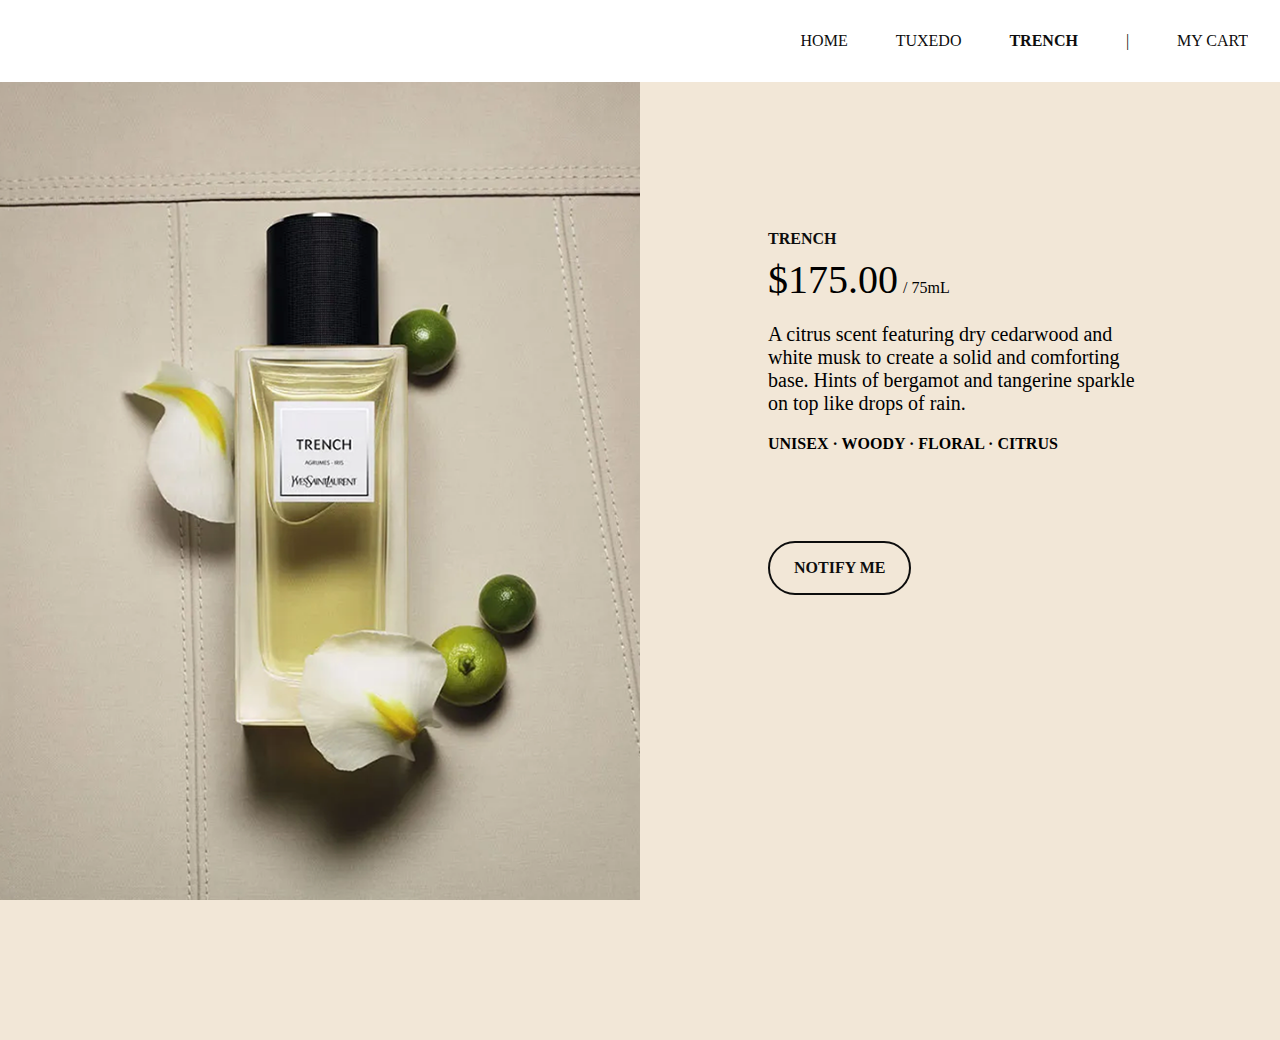
==== trench.html @ 97b3ee6f "Add files via upload" ====
<!DOCTYPE html>
<html lang="en" style="background-color: #F2E7D7;">
<head>
    <meta charset="UTF-8">
    <meta http-equiv="X-UA-Compatible" content="IE=edge">
    <meta name="viewport" content="width=1440px, initial-scale=1.0">
    <title>Trench</title>
    <link rel="stylesheet" href="./trenchstyle.css">
    <link rel="stylesheet" href="https://cdnjs.cloudflare.com/ajax/libs/font-awesome/4.7.0/css/font-awesome.min.css">
    <link rel="shortcut icon" href="./img/Logo.png" type="image/x-icon">
    <script src="./script.js"></script>
</head>

<header>
    <nav>
        <div class="topnav" id="myTopnav">
            <a href="./index.html">Home</a>
            <a href="./tuxedo.html">Tuxedo</a>
            <a href="./trench.html" class="active">Trench</a>
            <a id="noClick">|</a>
            <a class="cardScript" onclick="openCart()">My cart</a>
            <a href="javascript:void(0);" class="icon" onclick="myFunction()">
              <i class="fa fa-bars"></i>
            </a>
        </div>
    </nav>
</header>

<main>

    <div  class="halfImg">

        <span>
            <img src="./img/tre_main.png" alt="Tuxedo perfume by YSL" class="bgImg">
        </span>

        <span class="halfText">
            <h4 style="color: #0d0d0d;">Trench</h4>

            <span>
                <h1 style="display:inline">$175.00</h1>
                <h3 style="display: inline;">/ 75mL</h3>
            </span>

            <p style="width: 30vw;">A citrus scent featuring dry cedarwood and white musk to create a solid and comforting base. Hints of bergamot and tangerine sparkle on top like drops of rain.</p>    
            <h4>Unisex · Woody · Floral · Citrus</h4>

            <button class="nfbtn" onclick="document.getElementById('notifyMe').style.display='block'" style="width:auto; margin-top: 80px;">notify me</button>
    
            <div id="notifyMe" class="modal">

                <span onclick="document.getElementById('notifyMe').style.display='none'" class="close" title="Close Modal">
                    <svg width="15" height="15" viewBox="0 0 15 15" fill="none" xmlns="http://www.w3.org/2000/svg" stroke="#0d0d0d" stroke-width="2px">
                        <path d="M1.5 1.5L13.5 13.5"/>
                        <path d="M13.5 1.5L1.5 13.5"/>
                    </svg>
                </span>

                <form class="modal-content" action="/action_page.php">
                    <div class="container">
                    <h4>Notify me</h4>
                    <h2>Please enter your email address to be notified when back in stock</h2>
                    <label for="email"></label>
                    <input type="text" placeholder="username@email.com" name="email" required style="display: inline-block;">
                    <button type="submit" class="notifybtn" style="display: inline-flex; align-self: center;" onclick="document.getElementById('notifyMe').style.display='none'">
                        <svg class="darkArrow" width="14" height="15" fill="none" viewBox="0 0 14 15" xmlns="http://www.w3.org/2000/svg"  stroke="#0d0d0d" stroke-width="2px">
                            <g id="Arrow">
                            <path id="Vector 2" d="M1 1.31812H13V13.3181"/>
                            <path id="Vector 3" d="M13 1.31812L1 13.3181"/>
                            </g>
                        </svg>
                    </button>
                    </div>
                </form>

            </div>

        </span>

    </div>

</main>
---- trenchstyle.css ----
header{
    position: fixed;
    display: inline;
    align-items: right;
    background-color: white;
    width: 100vw;
    z-index: 50;
}

body{
    font-family: 'Inter';
    font-weight: 400;
    font-size: 20px;
    margin: 0;
    height: 100vh;
    overflow: hidden;
}

.topnav {
    overflow: hidden;
    background-color: #ffffff;
    margin-right: 32px;
    float: right;
  }
  
  .topnav a {
    float: left;
    display: block;
    flex-direction: column-reverse;
    color: #0d0d0d;
    text-align: right;
    padding: 32px 0 32px 48px;
    text-decoration: none;
    font-size: 16px;
    text-transform: uppercase;
  }
  
  .topnav a:hover {
      color: rgba(13, 13, 13, 0.5);
      pointer-events: all;
      cursor: pointer;
  }
  
  .topnav a.active {
    text-decoration: none;
    font-weight: 700;
    color: #0d0d0d;
    cursor: default;
    pointer-events: none;
  }
  
  .topnav .icon {
    display: none;
  }
  
  @media screen and (max-width: 600px) {
    .topnav a {display: none;}
    .topnav a.icon {
      float: right;
      display: block;
    }
  }
  
  @media screen and (max-width: 600px) {
    .topnav.responsive {
        position: relative;
        top: 0px;
        height: 100vh;
    }
    .topnav.responsive .icon {  
      position: absolute;
      right: 0;
      top: 0;
    }
    .topnav.responsive a {
      float: none;
      text-align: right;
      justify-content: middle;
      display: block;
      position: relative;
      top: 80px;
    }
    
    #noClick{
        display: none;
    }
  }

#noClick{
    cursor: default;
    pointer-events: none; 
}

nav ul{
    margin: 0px;
    padding: 0px 32px 0px 0px;
    text-align: right;
}

h4 {
    font-family: 'Inter';
    font-weight: 700;
    text-transform: uppercase;
    font-size: 16px;
    margin: 0;
    padding: 0 0 8px 0;
}

h1 {
    font-family: 'Inter';
    font-weight: 400;
    font-size: 40px;
    width: 30vw;
    margin: 0;
    padding: 0;
}

h3{
    font-family: 'Inter';
    font-weight: 400;
    font-size: 16px;
    margin: 0;
}

h2{
    font-family: 'Inter';
    font-weight: 400;
    font-size: 32px;
    margin: 0;
}

input[type=text] {
  width: 70%;
  padding: 16px 24px 16px 24px;
  display: block;
  border: solid 2px #0d0d0d;
  border-radius: 32px;
  background: #ffffff;
  margin-right: 16px;
  font-size: 16px;
  font-family: 'Inter';
  font-weight: 400;
  color: rgba(13, 13, 13, 0.5);
}

/* Add a background color when the inputs get focus */
input[type=text]:focus , input[type=text]:active {
  background: #F2E7D7;
  border-color: #0d0d0d;
}

/* Set a style for all buttons */
button {
    align-items: center;
    justify-content: space-between;
    font-family: 'Inter';
    font-weight: 700;
    text-transform: uppercase;
    font-size: 16px;
    border-style: solid;
    border-color: #0d0d0d;
    border-width: 2px;
    color: #0d0d0d;
    padding: 16px 24px 16px 24px;
    border-radius: 32px;
    box-sizing: content-box;
    width: fit-content;
    background-color: Transparent;
    margin-top: 48px;
}

button:hover {
    background-color: #0d0d0d;
    color: #F2E7D7;
}

button:hover .darkArrow{
    stroke: #ffffff;
}

/* Float cancel and signup buttons and add an equal width */
.notifybtn {
  padding: 19.5px;
}

/* Add padding to container elements */
.container {
  padding: 80px;
}

/* The Modal (background) */
.modal {
  display: none; /* Hidden by default */
  position: fixed; /* Stay in place */
  z-index: 99; /* Sit on top */
  left: 0;
  top: 0;
  width: 100%; /* Full width */
  height: 100%; /* Full height */
  background-color: rgba(242, 231, 215, 0.8);
}

/* Modal Content/Box */
.modal-content {
  position: relative;
  background-color: #ffffff;
  width: 50vw; /* Could be more or less, depending on screen size */
  left: 25vw;
  top: 18vh;
}

 
/* The Close Button (x) */
.close {
  position: absolute;
  right: 27vw;
  top: 21vh;
  z-index: 2;
}

.close:hover,
.close:focus {
  cursor: pointer;
  opacity: 0.5;
}

/* Change styles for cancel button and signup button on extra small screens */
@media screen and (max-width: 300px) {
 .notifybtn {
     width: 100%;
  }
}

.bgImg {
    width: 50vw;
    object-fit: cover;
    height: 100vh;
    margin: 0;
    object-position: 50% 0vh;
}

.halfImg{
    display: flex;
    align-content: center;
    margin: 0;
}

.halfText {
    width: 40vw;
    height: 90vh;
    flex-direction: column;
    padding-left: 10vw;
    position: absolute;
    padding-top: 18vw;
    left: 50vw;
}

#One{
    display: none;
}
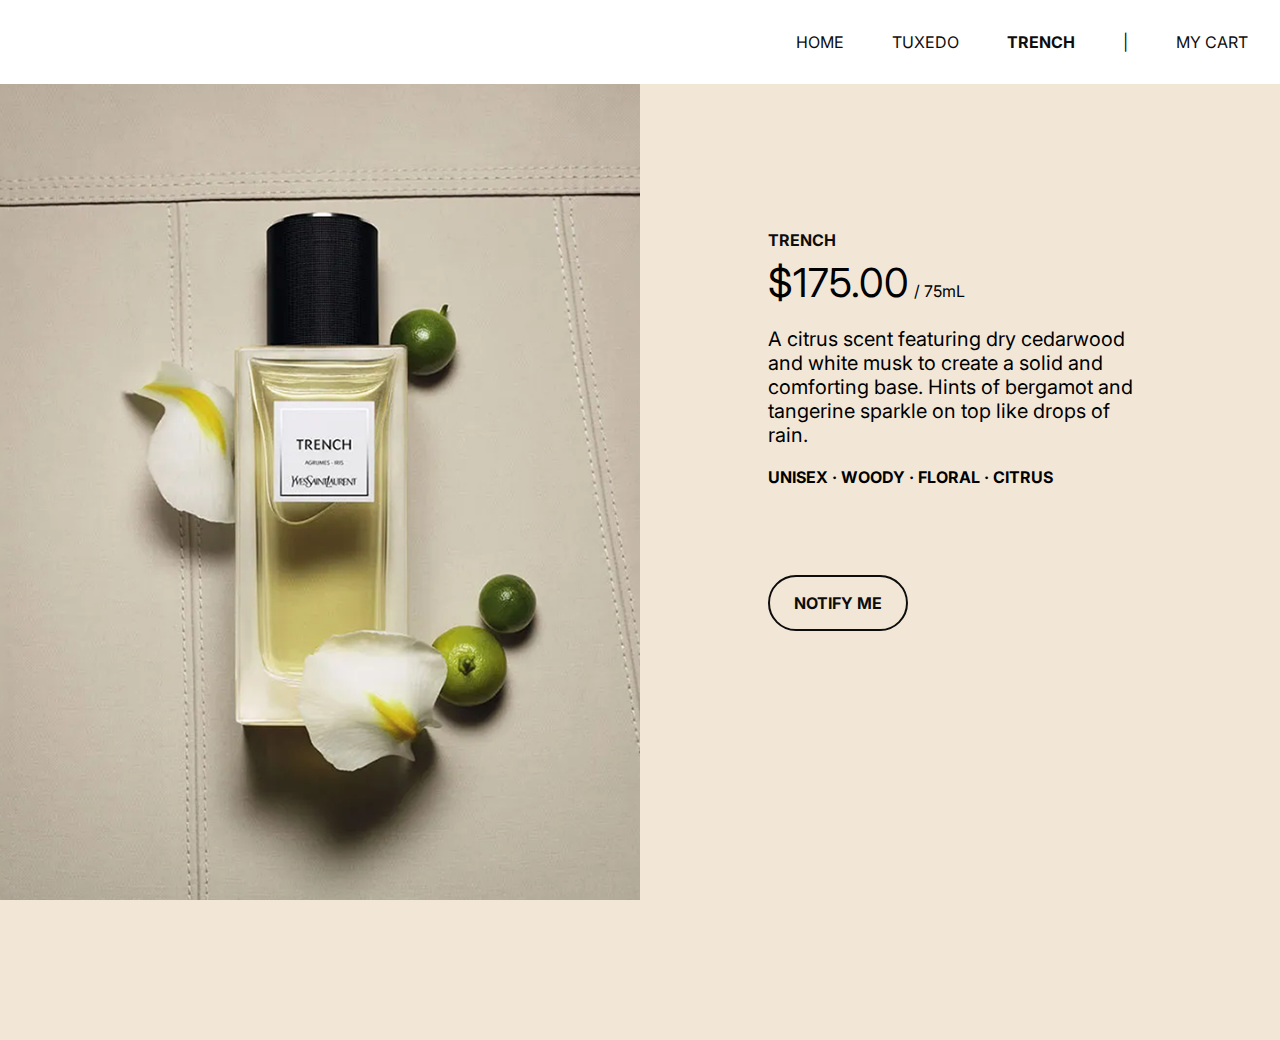
==== commit 45dd37ed: "Update trench.html" ====
--- a/trench.html
+++ b/trench.html
@@ -8,6 +8,7 @@
     <link rel="stylesheet" href="./trenchstyle.css">
     <link rel="stylesheet" href="https://cdnjs.cloudflare.com/ajax/libs/font-awesome/4.7.0/css/font-awesome.min.css">
     <link rel="shortcut icon" href="./img/Logo.png" type="image/x-icon">
+    <link href="https://fonts.googleapis.com/css2?family=Inter:wght@400;700&display=swap" rel="stylesheet">    
     <script src="./script.js"></script>
 </head>
 
@@ -79,4 +80,4 @@
 
     </div>
 
-</main>+</main>
